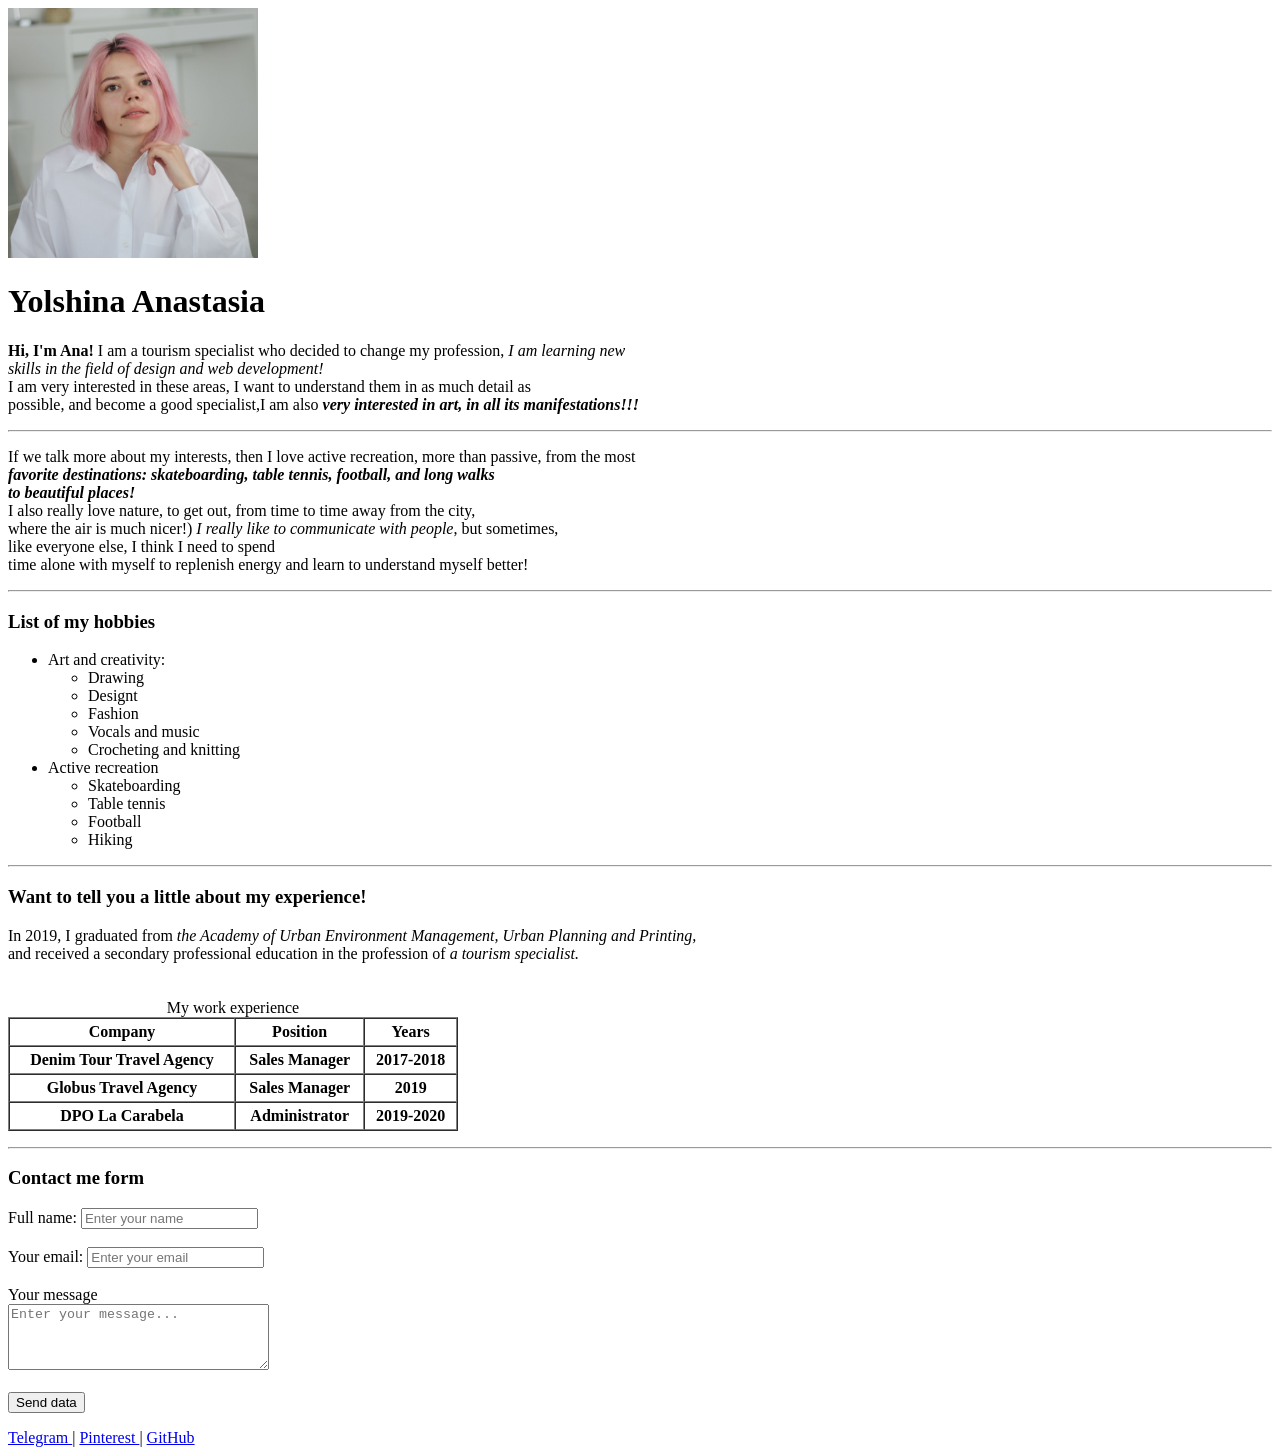
==== index.html @ e8a8558f "Rename MyResume.html to index.html" ====
<!DOCTYPE html>
<html lang="en">
    <head>
        <meta charset="UTF-8"/>

        <meta http-equiv="X-UA-Compatible" content="IE=edge"/>

        <meta name="viewport" content="width=device-width, initial-scale=1.0"/>

         <meta name="keywords" content="html, resume, Anastasia, cv"/>

        <meta name="description" content="Это сайт резюме Ёлшиной Анастасии"/>

        <title> Anastasia's resume </title>
    </head>

    <body>
        <img src="images/photo_2021-06-21_15-49-02.jpg" alt="My photo" width="250">
        <h1>Yolshina Anastasia</h1>
        <p>
            <strong>Hi, I'm Ana!</strong>
            I am a tourism specialist who decided to change my profession, <em>I am learning new <br> skills in the field of design and web development!</em>
            <br>I am very interested in these areas, I want to understand them in as much detail as <br>possible,
             and become a good specialist,I am also <strong><em>very interested in art, in all its manifestations!!!</em></strong> 
        </p>
        <hr>
        <p>
            If we talk more about my interests, then I love active recreation, more than passive, from the most<br>
              <strong><em>favorite destinations: skateboarding, table tennis, football, and long walks <br>
             to beautiful places!<br></em></strong>
            I also really love nature, to get out, from time to time away from the city, <br>
            where the air is much nicer!) <em>I really like to communicate with people</em>, but sometimes,<br>
             like everyone else, I think I need to spend<br> time alone with myself to replenish energy and learn to understand myself better!
        </p>

        <hr>

        <p> 
            <h3>List of my hobbies</h3>
          <ul>
            <li>Art and creativity:
                <ul>
                   <li>Drawing</li>
                    <li>Designt</li>
                    <li>Fashion</li>
                    <li>Vocals and music</li>
                    <li>Crocheting and knitting</li>  
                </ul>
            </li>

            <li>Active recreation
                    <ul>
                        <li>Skateboarding</li>
                        <li>Table tennis</li>
                        <li>Football</li>
                        <li>Hiking</li>
                    </ul>     
            </li>   
          </ul>  
        </p>

        <hr>

        <p>
           <h3> Want to tell you a little about my experience!</h3>

             In 2019, I graduated from <em>the Academy of Urban Environment Management, Urban Planning and Printing,</em><br> and
            received a secondary professional education in the profession of<em> a tourism specialist.</em>
       
                <br>
                <br>
                <br>
    
            <!-- атрибут border уже не используется в html5 -->
            <table width="450" border="1" cellspacing="0" cellpadding="4">
                <caption>My work experience</caption>
            
                <thead>
                     <tr>
                        <th>Company</th>
                        <th>Position</th>
                        <th>Years</th>
                    </tr>
               </thead> 

                    <tr>
                        <th>Denim Tour Travel Agency</th>
                        <th>Sales Manager</th>
                        <th>2017-2018</th>
                    </tr>
                    <tr>
                        <th>Globus Travel Agency </th>
                        <th>Sales Manager</th>
                        <th>2019</th>
                    </tr>
                    <tr>
                        <th> DPO La Carabela</th>
                        <th>Administrator</th>
                        <th>2019-2020</th>
                    </tr>
               </tbodf>
            </table>     
        </p>

        <hr>
        
        <p>
            <h3>Contact me form</h3>
            <from action="/">
                    <div>
                        <label>
                            Full name:
                            <input type="text" placeholder="Enter your name"> 
                        </label> 
                    </div>

                    <br>

                    <div> 
                        <label for="email"> Your email: </label> 
                        <input type="email" id="email" placeholder="Enter your email"> 
                    </div>

                    <br>

                    <div>
                        <label for="message"> Your message </label> 
                        <br>
                        <textarea id="message" cols="30" rows="4" placeholder="Enter your message..."></textarea> 
                    </div>

                    <br>

                    <div>
                        <label>
                            <input type="submit" value="Send data"> 
                        </label> 
                    </div>
            </from>
        </p>
      
           
          
        <a href="https://t.me/ElshRoll" target="_blank"> Telegram </a>
        |
        <a href="https://ru.pinterest.com/Mey_cinnamon/" target="_blank"> Pinterest </a> 
        |    
        <a href="https://github.com/CinnamonRollAE/MyProfile" target="_blank"> GitHub </a>

    </body>
    </html>
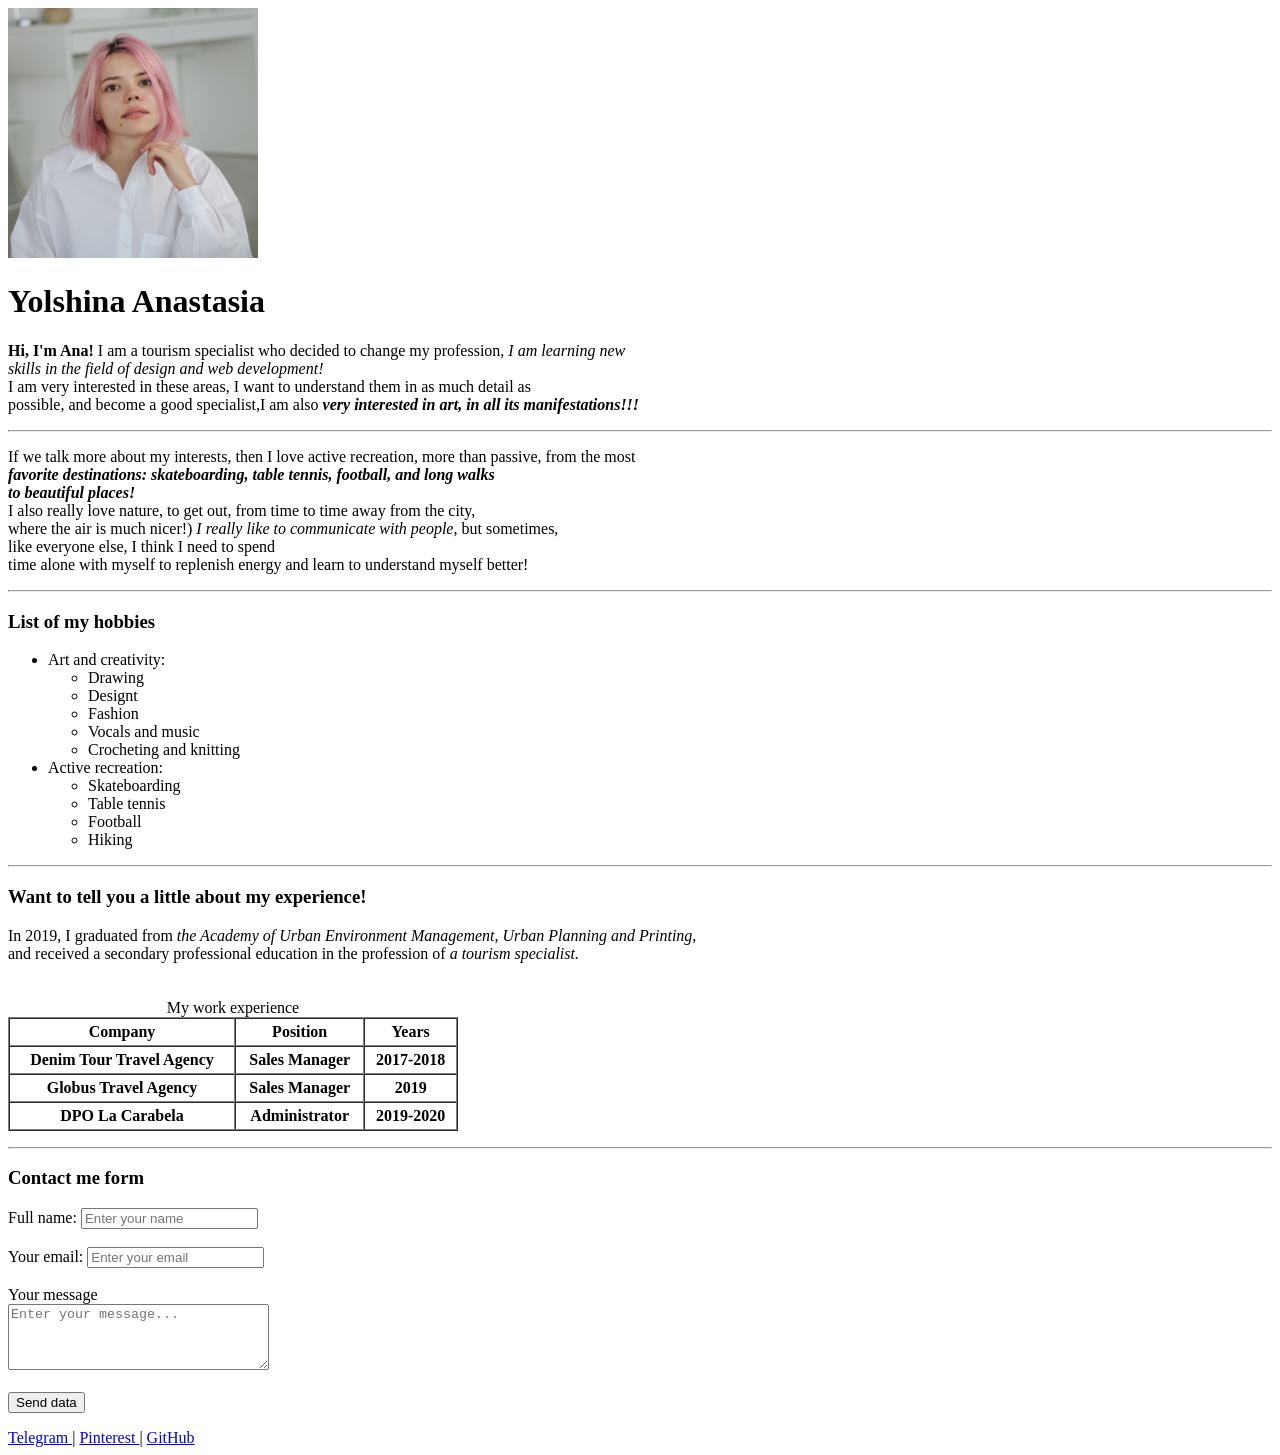
==== commit cd2ada71: "Update index.html" ====
--- a/index.html
+++ b/index.html
@@ -2,15 +2,10 @@
 <html lang="en">
     <head>
         <meta charset="UTF-8"/>
-
         <meta http-equiv="X-UA-Compatible" content="IE=edge"/>
-
         <meta name="viewport" content="width=device-width, initial-scale=1.0"/>
-
-         <meta name="keywords" content="html, resume, Anastasia, cv"/>
-
+        <meta name="keywords" content="html, resume, Anastasia, cv"/>
         <meta name="description" content="Это сайт резюме Ёлшиной Анастасии"/>
-
         <title> Anastasia's resume </title>
     </head>
 
@@ -32,9 +27,7 @@
             where the air is much nicer!) <em>I really like to communicate with people</em>, but sometimes,<br>
              like everyone else, I think I need to spend<br> time alone with myself to replenish energy and learn to understand myself better!
         </p>
-
         <hr>
-
         <p> 
             <h3>List of my hobbies</h3>
           <ul>
@@ -47,8 +40,7 @@
                     <li>Crocheting and knitting</li>  
                 </ul>
             </li>
-
-            <li>Active recreation
+            <li>Active recreation:
                     <ul>
                         <li>Skateboarding</li>
                         <li>Table tennis</li>
@@ -58,23 +50,17 @@
             </li>   
           </ul>  
         </p>
-
         <hr>
-
         <p>
-           <h3> Want to tell you a little about my experience!</h3>
-
+    <h3> Want to tell you a little about my experience!</h3>
              In 2019, I graduated from <em>the Academy of Urban Environment Management, Urban Planning and Printing,</em><br> and
             received a secondary professional education in the profession of<em> a tourism specialist.</em>
-       
                 <br>
                 <br>
                 <br>
-    
             <!-- атрибут border уже не используется в html5 -->
             <table width="450" border="1" cellspacing="0" cellpadding="4">
                 <caption>My work experience</caption>
-            
                 <thead>
                      <tr>
                         <th>Company</th>
@@ -82,7 +68,6 @@
                         <th>Years</th>
                     </tr>
                </thead> 
-
                     <tr>
                         <th>Denim Tour Travel Agency</th>
                         <th>Sales Manager</th>
@@ -101,9 +86,7 @@
                </tbodf>
             </table>     
         </p>
-
         <hr>
-        
         <p>
             <h3>Contact me form</h3>
             <from action="/">
@@ -113,24 +96,18 @@
                             <input type="text" placeholder="Enter your name"> 
                         </label> 
                     </div>
-
                     <br>
-
                     <div> 
                         <label for="email"> Your email: </label> 
                         <input type="email" id="email" placeholder="Enter your email"> 
                     </div>
-
                     <br>
-
                     <div>
                         <label for="message"> Your message </label> 
                         <br>
                         <textarea id="message" cols="30" rows="4" placeholder="Enter your message..."></textarea> 
                     </div>
-
                     <br>
-
                     <div>
                         <label>
                             <input type="submit" value="Send data"> 
@@ -138,8 +115,6 @@
                     </div>
             </from>
         </p>
-      
-           
           
         <a href="https://t.me/ElshRoll" target="_blank"> Telegram </a>
         |
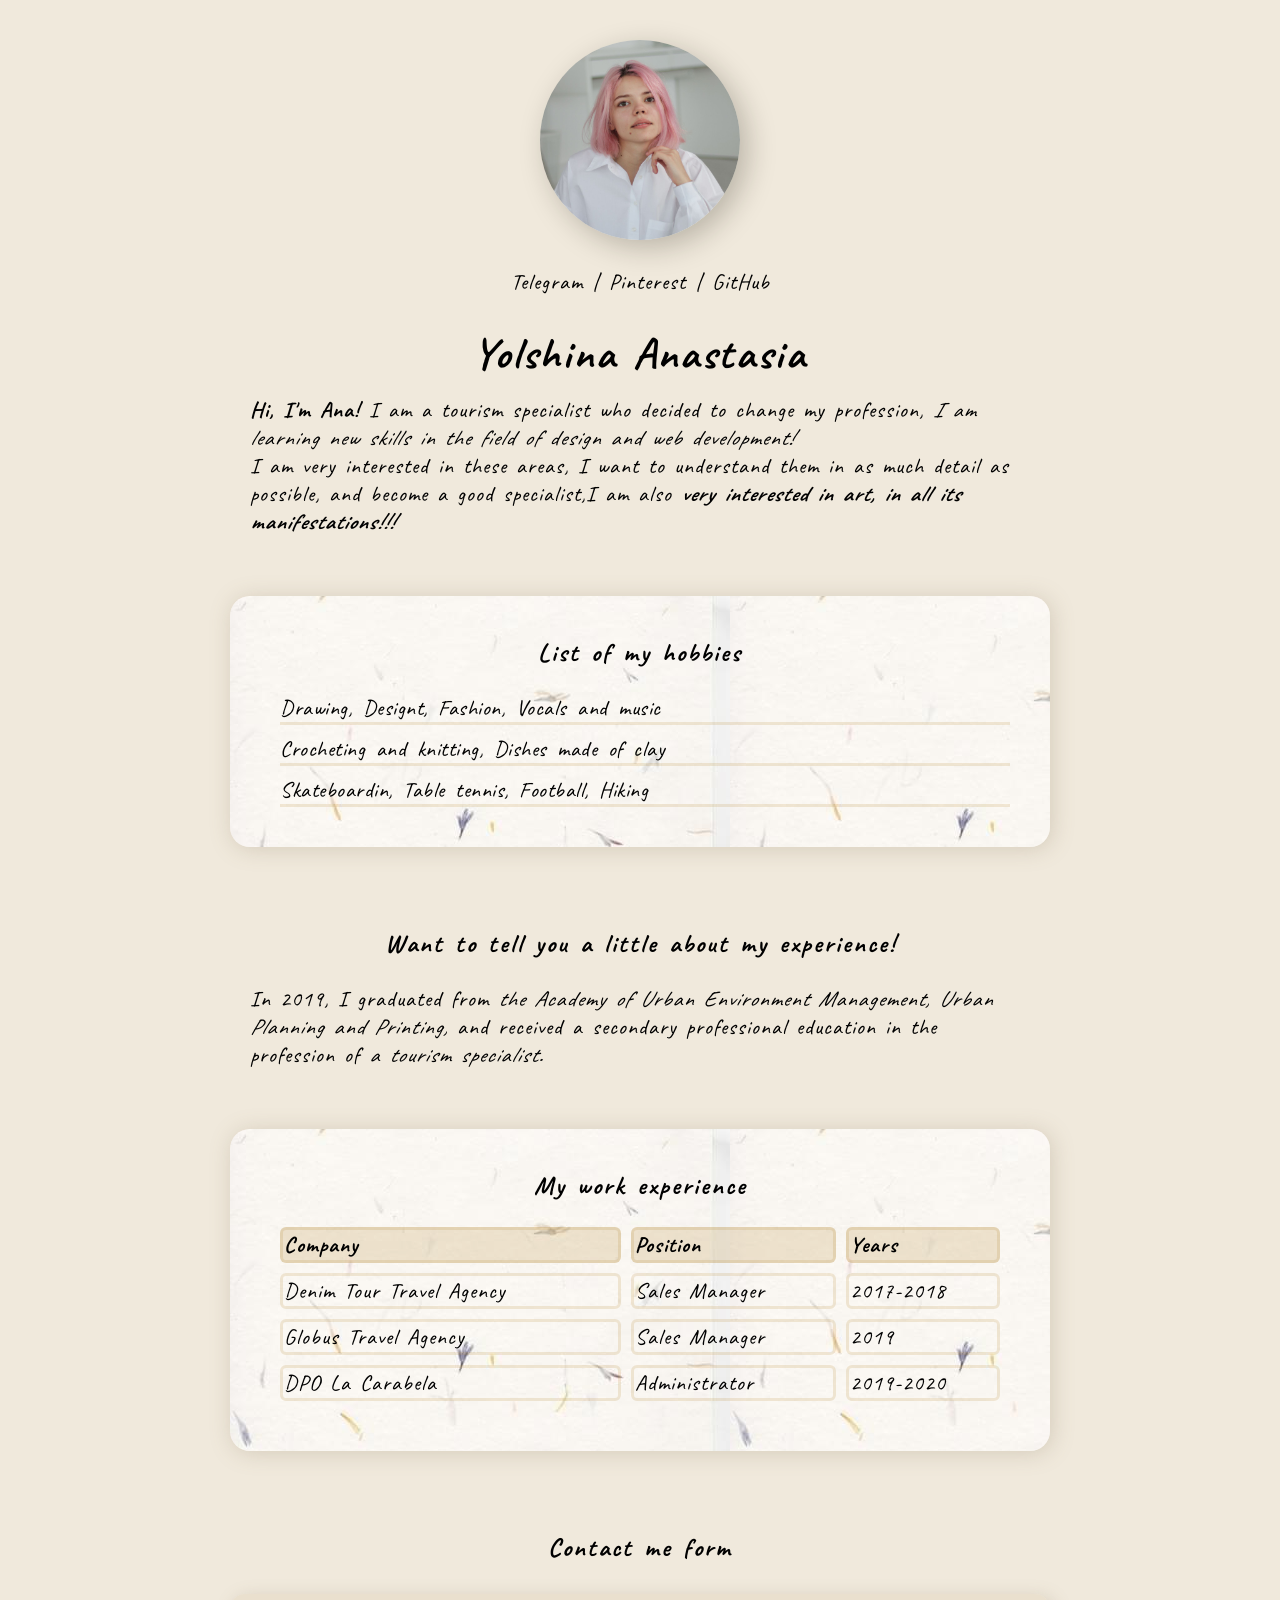
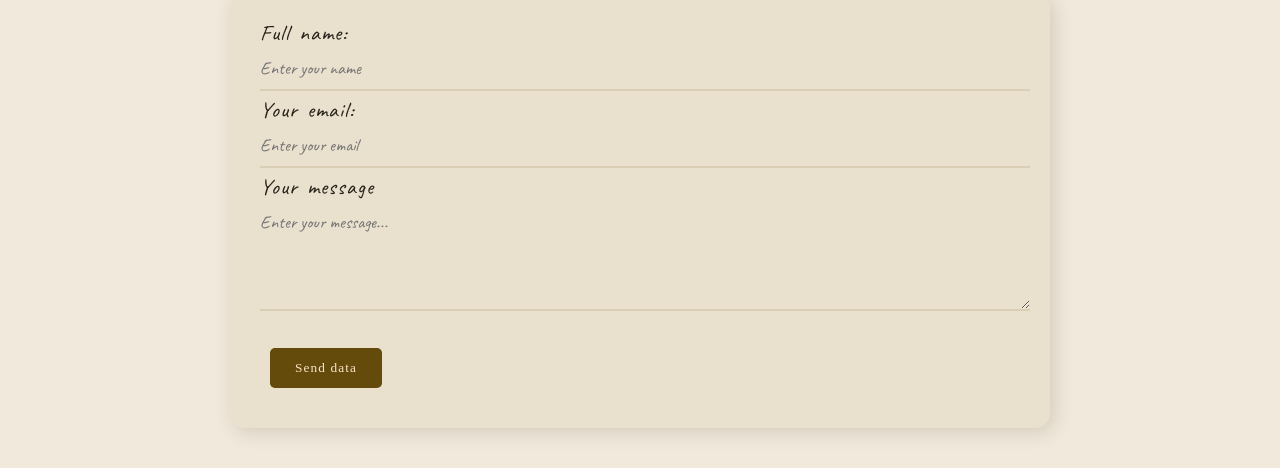
==== commit 55c10a3f: "Init" ====
--- a/index.html
+++ b/index.html
@@ -2,125 +2,119 @@
 <html lang="en">
     <head>
         <meta charset="UTF-8"/>
+
         <meta http-equiv="X-UA-Compatible" content="IE=edge"/>
+
         <meta name="viewport" content="width=device-width, initial-scale=1.0"/>
-        <meta name="keywords" content="html, resume, Anastasia, cv"/>
-        <meta name="description" content="Это сайт резюме Ёлшиной Анастасии"/>
+
+        <meta name="keywords" content="html, resume, Anastasia"/>
+
+        <meta name="description" content="Это сайт резюме Ёлшиной Анастасии" />
+
         <title> Anastasia's resume </title>
+        <link rel="stylesheet" href="styles.css">
     </head>
 
     <body>
-        <img src="images/photo_2021-06-21_15-49-02.jpg" alt="My photo" width="250">
-        <h1>Yolshina Anastasia</h1>
-        <p>
-            <strong>Hi, I'm Ana!</strong>
-            I am a tourism specialist who decided to change my profession, <em>I am learning new <br> skills in the field of design and web development!</em>
-            <br>I am very interested in these areas, I want to understand them in as much detail as <br>possible,
-             and become a good specialist,I am also <strong><em>very interested in art, in all its manifestations!!!</em></strong> 
-        </p>
-        <hr>
-        <p>
-            If we talk more about my interests, then I love active recreation, more than passive, from the most<br>
-              <strong><em>favorite destinations: skateboarding, table tennis, football, and long walks <br>
-             to beautiful places!<br></em></strong>
-            I also really love nature, to get out, from time to time away from the city, <br>
-            where the air is much nicer!) <em>I really like to communicate with people</em>, but sometimes,<br>
-             like everyone else, I think I need to spend<br> time alone with myself to replenish energy and learn to understand myself better!
-        </p>
-        <hr>
-        <p> 
-            <h3>List of my hobbies</h3>
-          <ul>
-            <li>Art and creativity:
-                <ul>
-                   <li>Drawing</li>
-                    <li>Designt</li>
-                    <li>Fashion</li>
-                    <li>Vocals and music</li>
-                    <li>Crocheting and knitting</li>  
-                </ul>
-            </li>
-            <li>Active recreation:
-                    <ul>
-                        <li>Skateboarding</li>
-                        <li>Table tennis</li>
-                        <li>Football</li>
-                        <li>Hiking</li>
-                    </ul>     
-            </li>   
-          </ul>  
-        </p>
-        <hr>
-        <p>
-    <h3> Want to tell you a little about my experience!</h3>
-             In 2019, I graduated from <em>the Academy of Urban Environment Management, Urban Planning and Printing,</em><br> and
-            received a secondary professional education in the profession of<em> a tourism specialist.</em>
+        <div class="container">
+
+            <div class="info"> 
+                <img class="art" src="photo_2021-06-21_15-49-02.jpg" alt="My photo">
                 <br>
-                <br>
-                <br>
-            <!-- атрибут border уже не используется в html5 -->
-            <table width="450" border="1" cellspacing="0" cellpadding="4">
-                <caption>My work experience</caption>
-                <thead>
-                     <tr>
-                        <th>Company</th>
-                        <th>Position</th>
-                        <th>Years</th>
-                    </tr>
-               </thead> 
-                    <tr>
-                        <th>Denim Tour Travel Agency</th>
-                        <th>Sales Manager</th>
-                        <th>2017-2018</th>
-                    </tr>
-                    <tr>
-                        <th>Globus Travel Agency </th>
-                        <th>Sales Manager</th>
-                        <th>2019</th>
-                    </tr>
-                    <tr>
-                        <th> DPO La Carabela</th>
-                        <th>Administrator</th>
-                        <th>2019-2020</th>
-                    </tr>
-               </tbodf>
-            </table>     
-        </p>
-        <hr>
-        <p>
-            <h3>Contact me form</h3>
-            <from action="/">
-                    <div>
+                
+                <div class="links">
+                    <a href="https://t.me/ElshRoll" target="_blank"> Telegram </a>
+                    |
+                    <a href="https://ru.pinterest.com/Mey_cinnamon/" target="_blank"> Pinterest </a> 
+                    |    
+                    <a href="https://github.com/CinnamonRollAE/MyProfile" target="_blank"> GitHub </a>
+                </div> 
+
+                <h1>Yolshina Anastasia</h1>  
+
+                <p><strong>Hi, I'm Ana!</strong> I am a tourism specialist who decided to change my profession, 
+                    <em>I am learning new  skills in the field of design and web development!</em>
+                    <br>I am very interested in these areas, I want to understand them in as much detail as <br>possible,
+                    and become a good specialist,I am also <strong><em>very interested in art, in all its manifestations!!!</em></strong>
+                </p>
+
+            </div>
+        
+            <div class="card wpink">
+                <h3>List of my hobbies</h3>
+                            <ul class="list">
+                                <li>Drawing, Designt, Fashion, Vocals and music</li>
+                                <li>Crocheting and knitting, Dishes made of clay</li>  
+                                <li>Skateboardin, Table tennis, Football, Hiking</li>
+                            </ul>               
+            </div>
+                
+                <h3> Want to tell you a little about my experience!</h3>
+                <p>
+                    In 2019, I graduated from <em>the Academy of Urban Environment Management, Urban Planning and Printing,</em> and
+                    received a secondary professional education in the profession of<em> a tourism specialist.</em> 
+                </p>
+
+            <div class="card pink">
+
+                <table class="table">      
+                    <h3 class="title-table">My work experience</h3>
+
+                        <tr>
+                            <th>Company</th>
+                            <th>Position</th>
+                            <th>Years</th>
+                        </tr>
+
+                        <tr>
+                            <td>Denim Tour Travel Agency</td>
+                            <td>Sales Manager</td>
+                            <td>2017-2018</td>
+                        </tr>
+                        <tr>
+                            <td>Globus Travel Agency</td>
+                            <td>Sales Manager</td>
+                            <td>2019</td>
+                        </tr>
+                        <tr>
+                            <td> DPO La Carabela</td>
+                            <td>Administrator</td>
+                            <td>2019-2020</td>
+                        </tr>
+                    
+                </table>
+            </div>
+            
+            <h3 class="title-form">Contact me form</h3>
+
+            <from class="form" action="/">
+               
+                <div class="form-row">
+                    <div class="form-group">
                         <label>
                             Full name:
                             <input type="text" placeholder="Enter your name"> 
                         </label> 
                     </div>
-                    <br>
-                    <div> 
+
+                    <div class="form-group"> 
                         <label for="email"> Your email: </label> 
                         <input type="email" id="email" placeholder="Enter your email"> 
                     </div>
-                    <br>
-                    <div>
+                </div>
+                
+                    <div class="form-group">
                         <label for="message"> Your message </label> 
-                        <br>
+                    
                         <textarea id="message" cols="30" rows="4" placeholder="Enter your message..."></textarea> 
                     </div>
-                    <br>
+
                     <div>
                         <label>
-                            <input type="submit" value="Send data"> 
+                            <input class="btn" type="submit" value="Send data"> 
                         </label> 
                     </div>
-            </from>
-        </p>
-          
-        <a href="https://t.me/ElshRoll" target="_blank"> Telegram </a>
-        |
-        <a href="https://ru.pinterest.com/Mey_cinnamon/" target="_blank"> Pinterest </a> 
-        |    
-        <a href="https://github.com/CinnamonRollAE/MyProfile" target="_blank"> GitHub </a>
+            </from>   
+        </div>                            
+    </body>
 
-    </body>
-    </html>
--- a/styles.css
+++ b/styles.css
@@ -0,0 +1,185 @@
+@import url('https://fonts.googleapis.com/css2?family=Caveat:wght@500&display=swap');
+
+body {font-family: 'Caveat', 'Impallari Type','sans-serif'; 
+      background: rgb(240, 233, 220);
+      font-size: 22px;
+      letter-spacing: 1px;
+      margin: 0 0 40px 0;
+}
+
+.container {
+max-width: 820px;
+margin: auto;  
+padding-top: 40px;  
+word-spacing: 3px; 
+}
+
+@media (max-width:500px) {
+      .container{
+            text-align: center;   
+      }   
+}
+
+.art {
+width: 200px;
+border-radius: 50%;
+box-shadow: 8px 8px 28px  rgba(33, 28, 16, 0.25);
+display: block;
+margin: 0 auto;             
+}
+
+.links {
+text-align: center;
+}
+
+.links a {
+text-decoration: none;
+color:black;      
+}
+
+a:hover {
+color: #ca9205
+}
+
+.info h1 {
+text-align: center;
+letter-spacing: 2px;
+margin: 30px 0px 0px 0px;
+}
+
+.info p {
+margin: 0 auto;
+max-width:790px;
+padding: 15px 20px 60px 20px;
+}
+
+.card {
+border-radius:20px;
+padding: 40px 40px;
+}
+
+.wpink, .pink{
+background: url("bg.jpg");
+box-shadow: 2px 2px 22px  rgba(130, 117, 88, 0.25);
+}
+
+.wpink h3{    
+text-align: center;
+letter-spacing: 2px;
+margin: 0;
+margin-bottom:15px;
+}  
+
+.list{
+margin: 0;
+padding: 0;
+list-style: none;
+letter-spacing:0.5px;
+word-spacing: 5px;
+padding-left: 10px;
+}
+
+.list li{
+padding-top: 10px;
+border-bottom: 3px solid rgba(178, 134, 46, 0.174); 
+}
+
+h3{
+text-align: center;
+letter-spacing: 2px;
+margin: 80px 0px 10px 0px;    
+}
+
+.title-form{
+text-align: center;
+letter-spacing: 2px;
+margin: 80px 0px 30px 0px;    
+}
+
+p{
+margin: 0 auto;
+max-width:800px;
+padding: 15px 20px 60px 20px;    
+}
+
+.table{
+width: 100%; 
+text-align: left;
+border-spacing: 10px;
+}
+
+.table th{
+background: rgba(178, 134, 46, 0.189);;
+}
+
+.table th, tr, td{
+border-spacing: 10px;
+border-style: solid;
+border-color: rgba(178, 134, 46, 0.174);
+border-radius:6px;
+font-size: 22px;
+}
+
+.table td:hover {
+background: #cb9c2517;
+}
+
+.title-table{
+text-align: center;
+letter-spacing: 2px;
+margin: 0;
+margin-bottom:15px;
+}
+
+.form {
+padding: 20px 20px 0px 30px;
+display: block;
+box-shadow: 4px 4px 18px  rgba(130, 117, 88, 0.25);
+background:   rgba(233, 223, 205, 0.862); 
+border-radius: 15px; 
+font-size: 22px;
+}
+
+.form-group label{
+display: block;
+color: #0e0b05e4;
+padding-top: 5px;  
+}
+
+.form-group input, .form-group textarea{
+width: 100%;
+box-sizing: border-box;
+border: none;
+background: transparent;
+border-bottom: 2px solid rgba(118, 96, 40, 0.141);
+padding: 10px 0px 10px;
+outline: none;
+color: black;
+font-family: caveat;
+font-size: 18px;
+}
+
+ .form-group input:hover,.form-group textarea:hover {
+background: #cb9c2517;
+border-radius: 8px;
+ } 
+
+.btn {
+background: #644b0c;
+margin: 30px 10px 40px 10px;
+padding: 12px 25px;
+border:none;
+color: rgb(249, 228, 202);
+font-family: Tina Anderson;
+letter-spacing: 1.1px;
+border-radius: 5px;
+cursor: pointer;
+}
+
+.btn:hover {
+opacity: 0.8;
+color: #e7a726be;
+}
+
+
+
